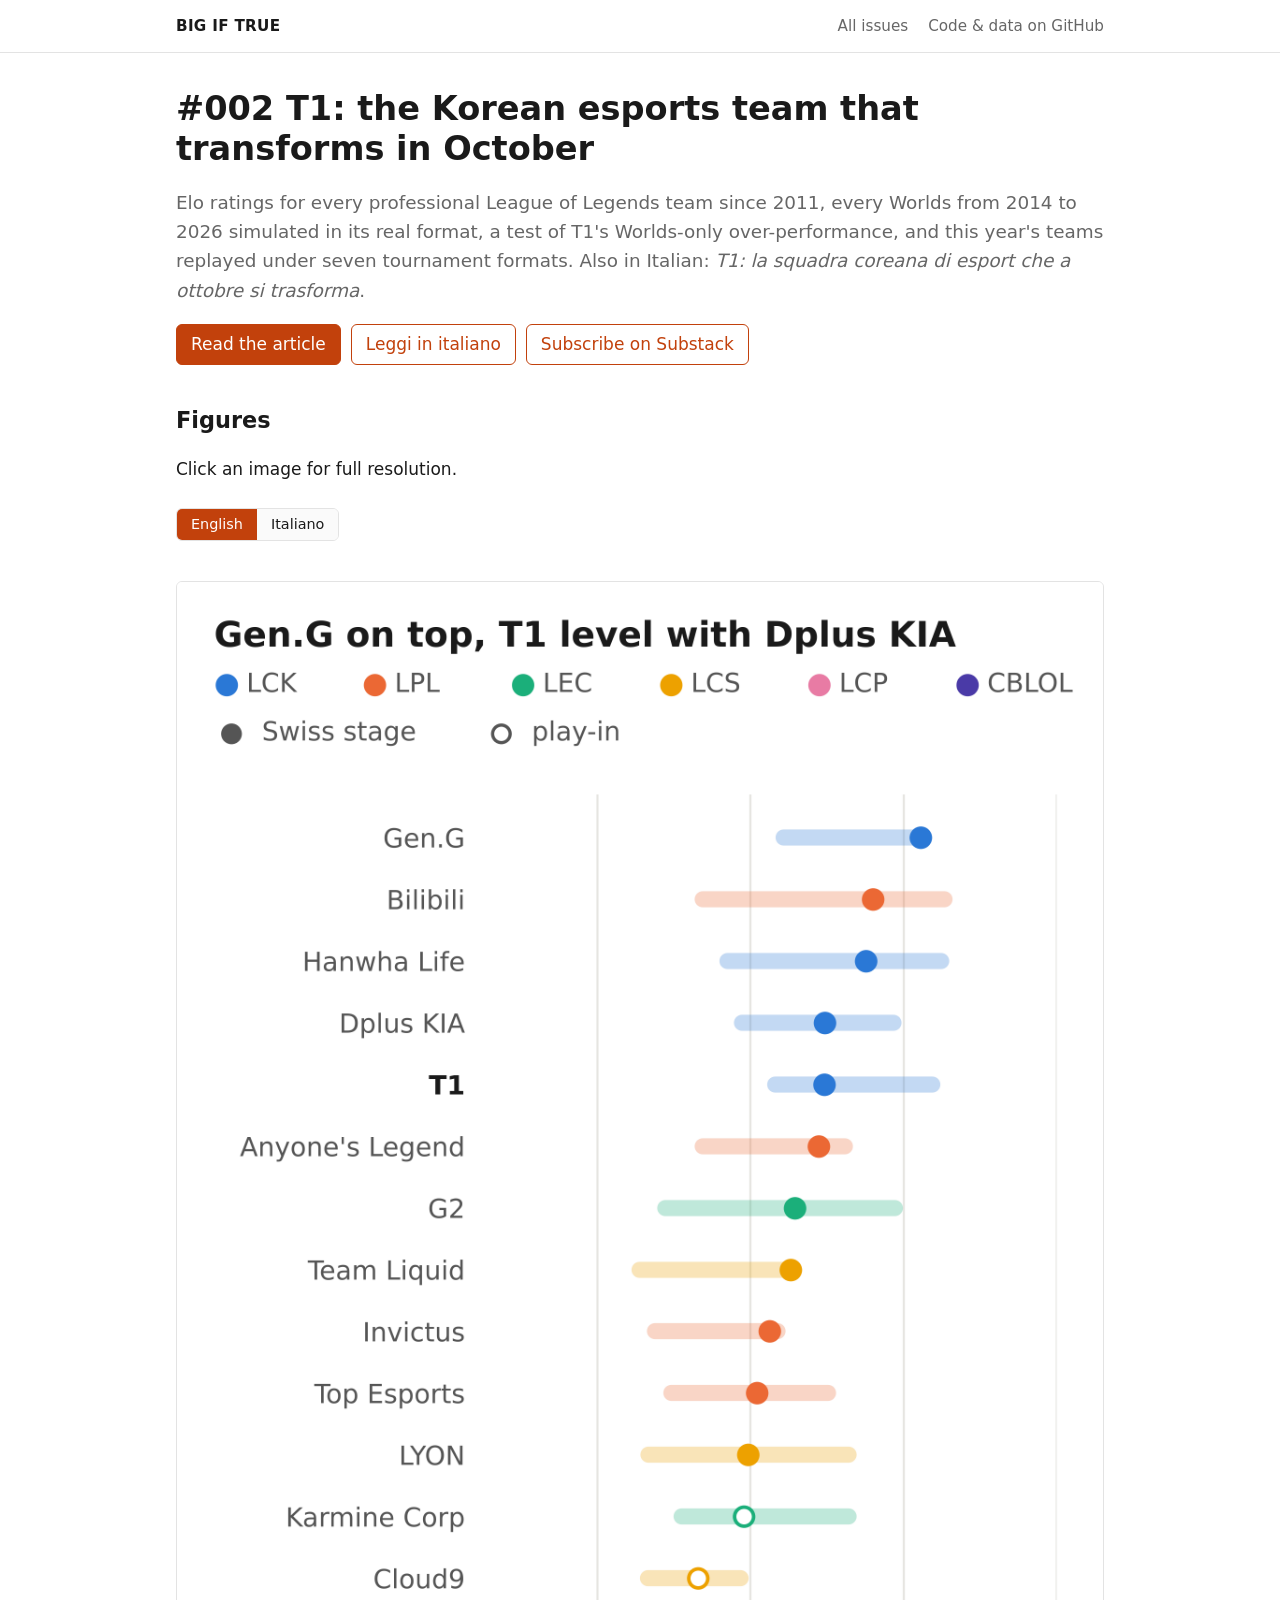
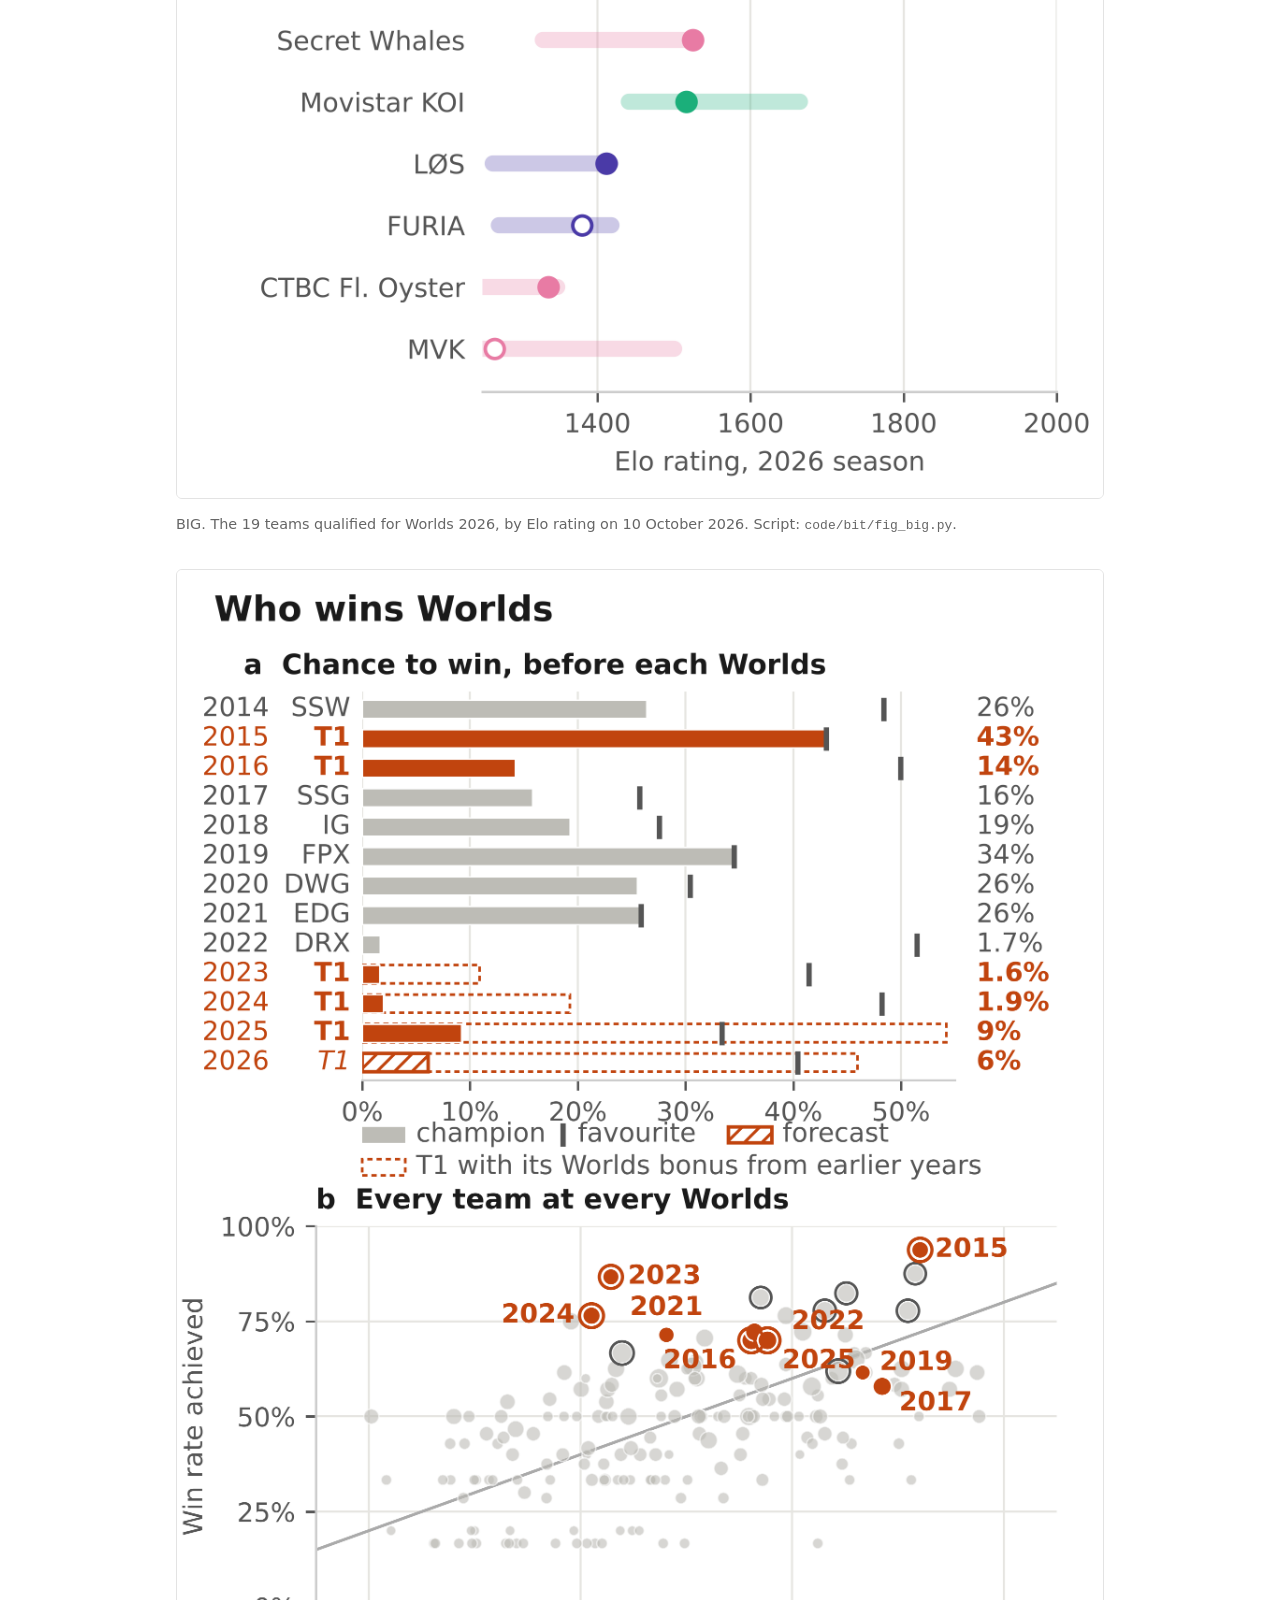
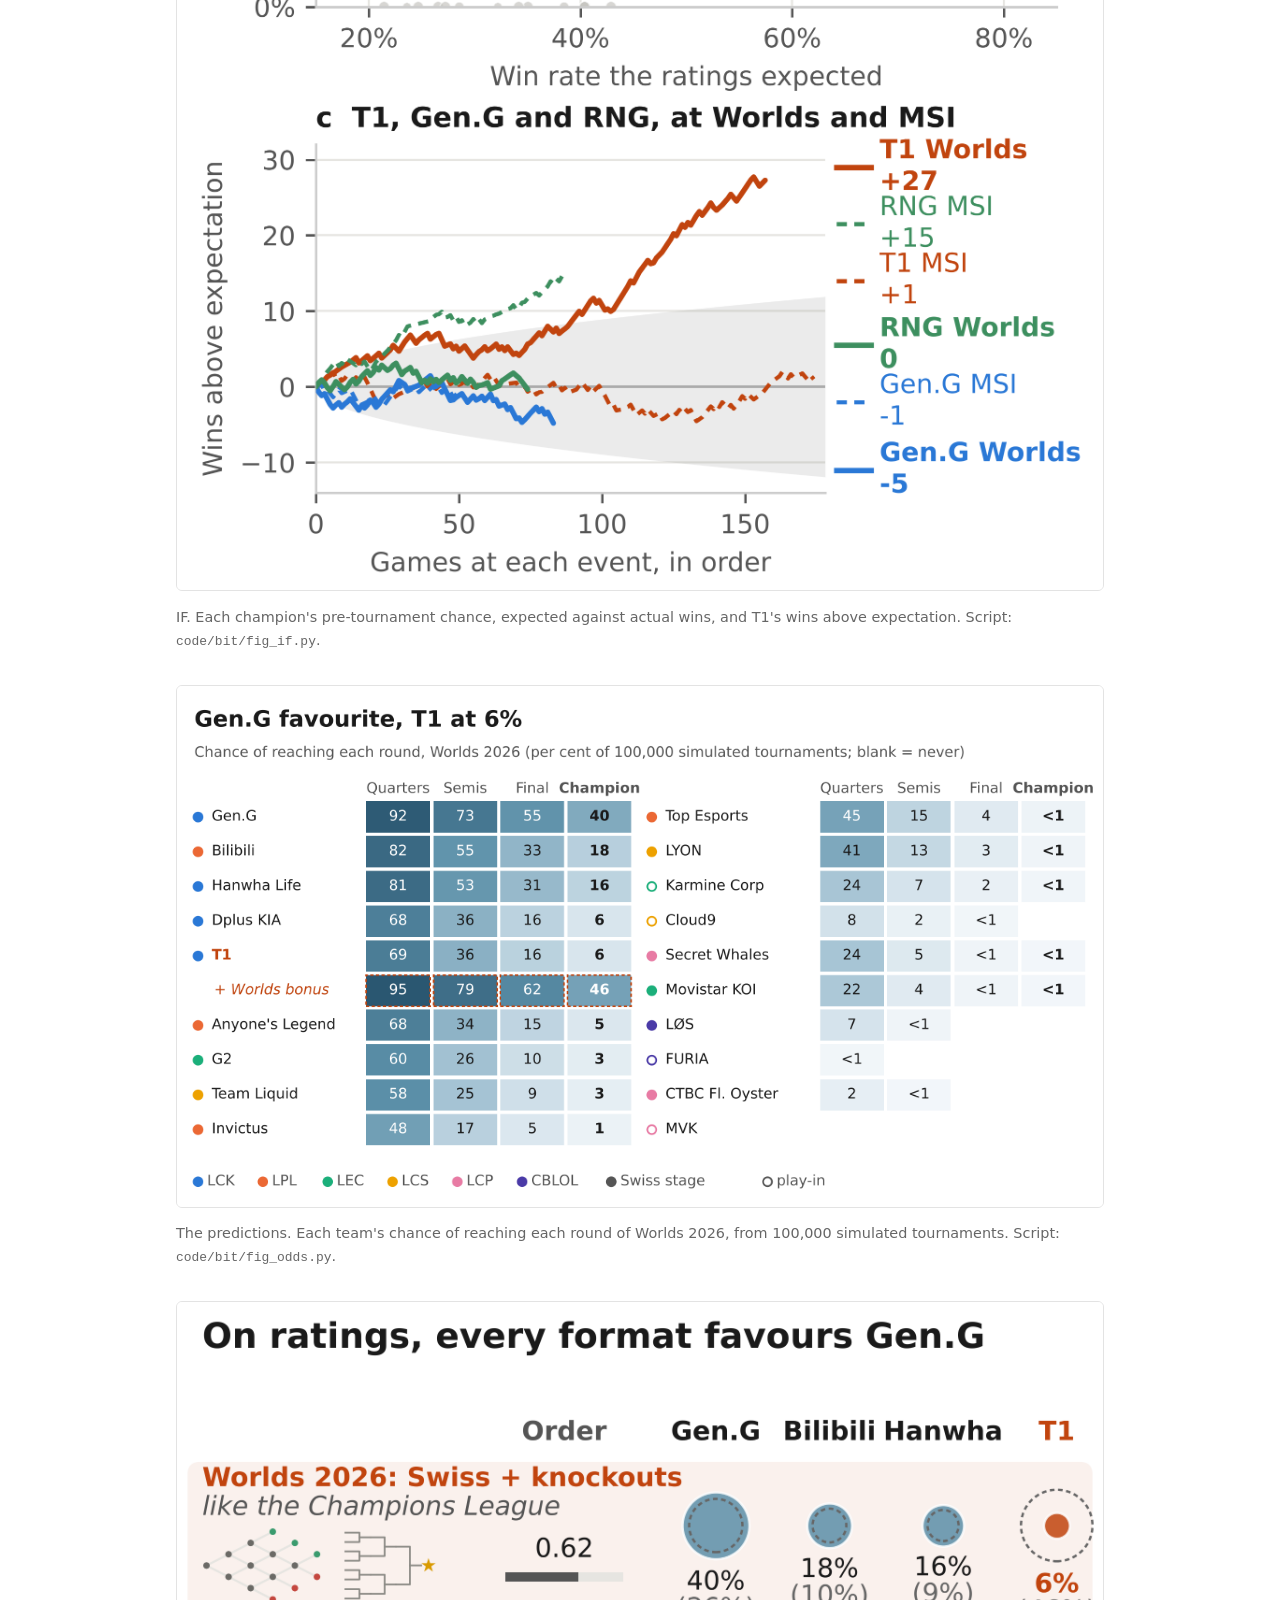
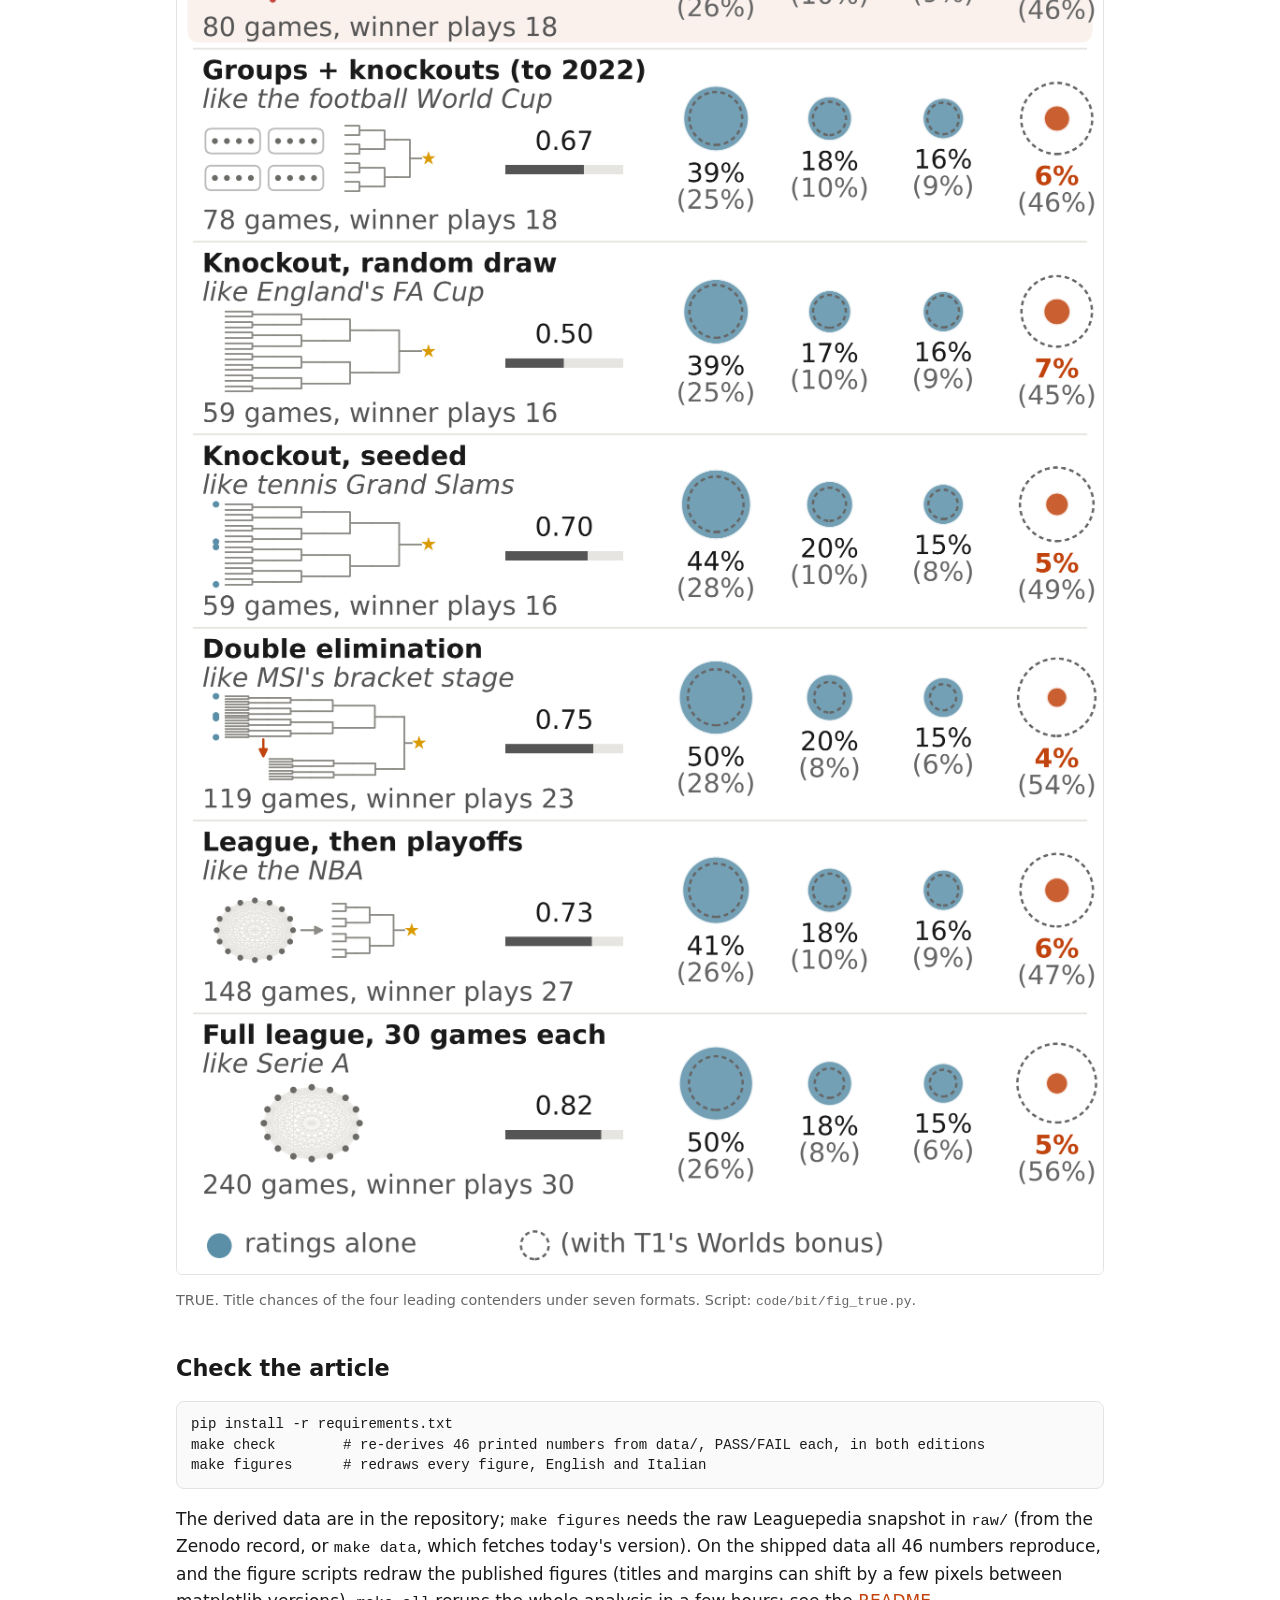
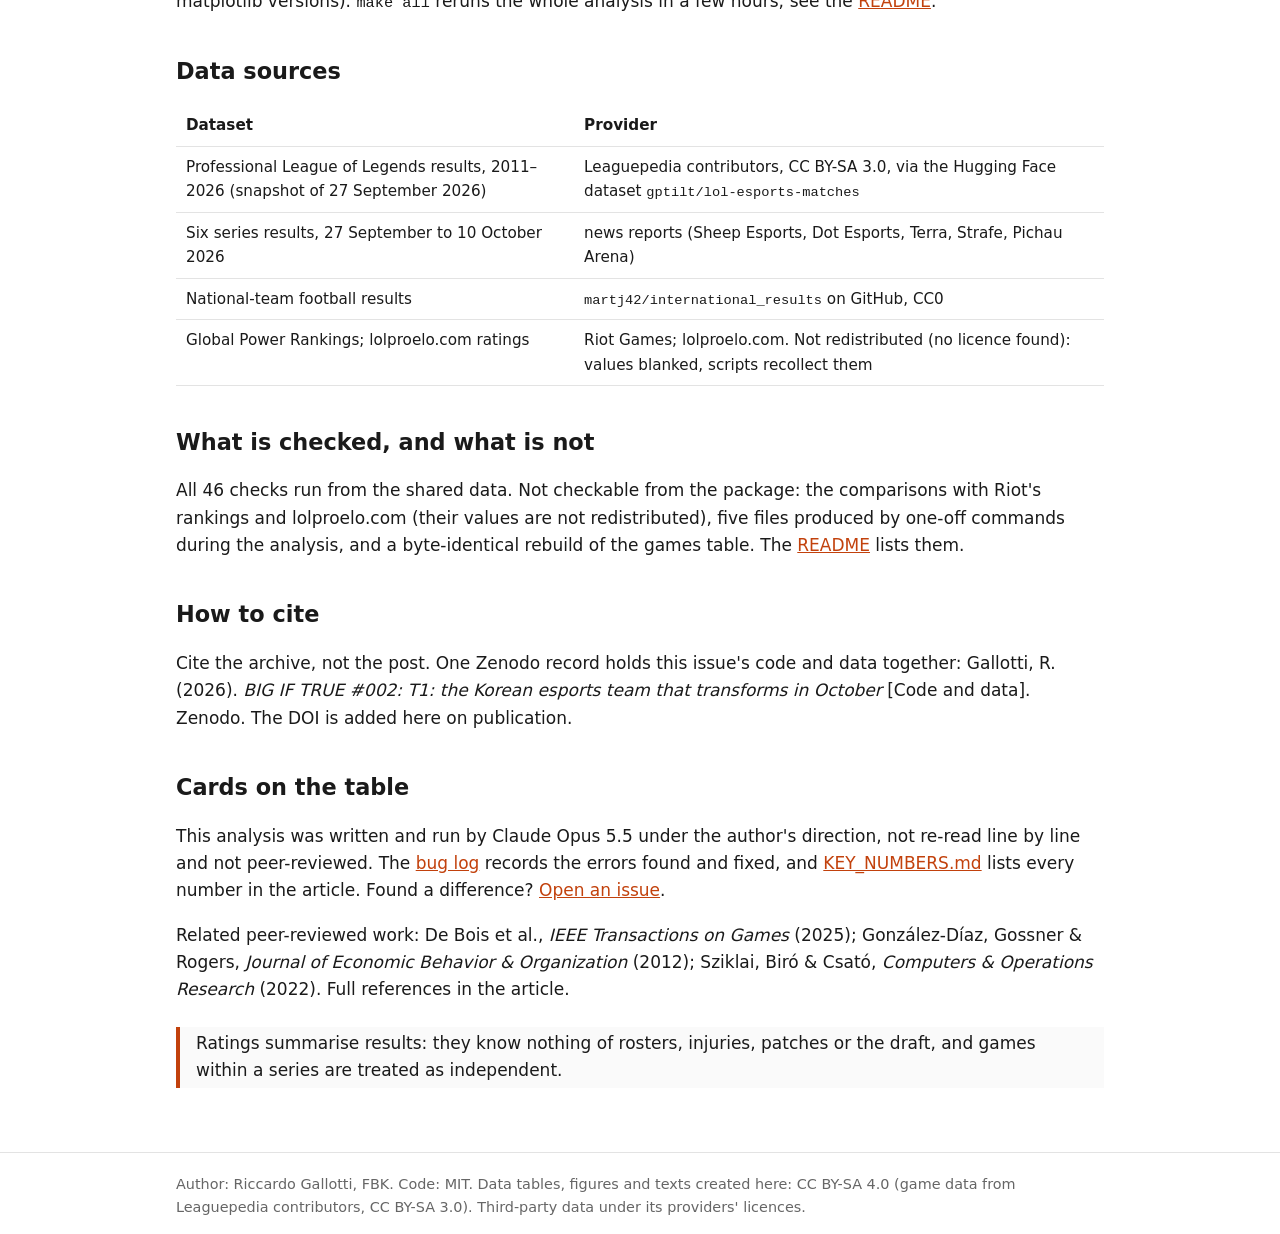
==== docs/index.html @ 5419ddc3 "BIT #002 worlds-t1: code, data, figures, texts, issue page and article pages, packaged for release A" ====
<!doctype html><html lang="en"><head><meta charset="utf-8"><meta name="viewport" content="width=device-width,initial-scale=1">
<title>#002 Worlds T1: BIG IF TRUE</title><meta name="description" content="T1: the Korean esports team that transforms in October: figures, data and code."><meta property="og:type" content="article"><meta property="og:title" content="BIG IF TRUE #002: T1: the Korean esports team that transforms in October"><meta property="og:description" content="Figures, data and code. Every number can be re-derived."><meta property="og:image" content="https://bigiftruebits.github.io/bit-002-worlds-t1/fig-002-preview.png"><meta name="twitter:card" content="summary_large_image">
<style>.lang{display:inline-flex;border:1px solid var(--line);border-radius:6px;overflow:hidden;margin:.5rem 0}.lang button{font:inherit;font-size:.9rem;padding:4px 14px;border:0;background:var(--card);color:var(--fg);cursor:pointer}.lang button[aria-pressed=true]{background:var(--acc);color:#fff}</style>
<link rel="stylesheet" href="style.css"></head><body>
<header><div class="wrap"><a class="brand" href="../">BIG IF TRUE</a><a href="../">All issues</a><a data-repo="">Code &amp; data on GitHub</a></div></header>
<main class="wrap">
<h1>#002 T1: the Korean esports team that transforms in October</h1>
<p class="lead">Elo ratings for every professional League of Legends team since 2011, every Worlds from 2014 to 2026 simulated in its real format, a test of T1's Worlds-only over-performance, and this year's teams replayed under seven tournament formats. Also in Italian: <em>T1: la squadra coreana di esport che a ottobre si trasforma</em>.</p>
<p class="btns" style="display:flex;flex-wrap:wrap;gap:10px;margin:1rem 0 1.5rem"><a href="article.html" style="background:var(--acc);color:#fff;border:1px solid var(--acc);border-radius:6px;padding:6px 14px;text-decoration:none">Read the article</a><a href="articolo.html" style="border:1px solid var(--acc);border-radius:6px;padding:6px 14px;text-decoration:none">Leggi in italiano</a><a href="https://bigiftruebits.substack.com/p/worlds-t1" style="border:1px solid var(--acc);border-radius:6px;padding:6px 14px;text-decoration:none">Subscribe on Substack</a></p>
<h2>Figures</h2>
<p>Click an image for full resolution.</p>
<div class="lang" role="group" aria-label="Language"><button type="button" data-l="en" aria-pressed="true">English</button><button type="button" data-l="it" aria-pressed="false">Italiano</button></div>
<figure><a data-fig="fig-002-big-worlds-elo-2026" href="figures/fig-002-big-worlds-elo-2026.png"><img loading="lazy" data-fig="fig-002-big-worlds-elo-2026" src="figures/fig-002-big-worlds-elo-2026.png" alt="BIG. The 19 teams qualified for Worlds 2026, by Elo rating on 10 October 2026"></a><figcaption>BIG. The 19 teams qualified for Worlds 2026, by Elo rating on 10 October 2026. Script: <code>code/bit/fig_big.py</code>.</figcaption></figure>
<figure><a data-fig="fig-002-if-worlds-t1" href="figures/fig-002-if-worlds-t1.png"><img loading="lazy" data-fig="fig-002-if-worlds-t1" src="figures/fig-002-if-worlds-t1.png" alt="IF. Each champion's pre-tournament chance, expected against actual wins, and T1's wins above expectation"></a><figcaption>IF. Each champion's pre-tournament chance, expected against actual wins, and T1's wins above expectation. Script: <code>code/bit/fig_if.py</code>.</figcaption></figure>
<figure><a data-fig="fig-002-odds-2026" href="figures/fig-002-odds-2026.png"><img loading="lazy" data-fig="fig-002-odds-2026" src="figures/fig-002-odds-2026.png" alt="The predictions. Each team's chance of reaching each round of Worlds 2026"></a><figcaption>The predictions. Each team's chance of reaching each round of Worlds 2026, from 100,000 simulated tournaments. Script: <code>code/bit/fig_odds.py</code>.</figcaption></figure>
<figure><a data-fig="fig-002-true-formats" href="figures/fig-002-true-formats.png"><img loading="lazy" data-fig="fig-002-true-formats" src="figures/fig-002-true-formats.png" alt="TRUE. Title chances of the four leading contenders under seven formats"></a><figcaption>TRUE. Title chances of the four leading contenders under seven formats. Script: <code>code/bit/fig_true.py</code>.</figcaption></figure>
<h2>Check the article</h2>
<pre>pip install -r requirements.txt
make check        # re-derives 46 printed numbers from data/, PASS/FAIL each, in both editions
make figures      # redraws every figure, English and Italian</pre>
<p>The derived data are in the repository; <code>make figures</code> needs the raw Leaguepedia snapshot in <code>raw/</code> (from the Zenodo record, or <code>make data</code>, which fetches today's version). On the shipped data all 46 numbers reproduce, and the figure scripts redraw the published figures (titles and margins can shift by a few pixels between matplotlib versions). <code>make all</code> reruns the whole analysis in a few hours; see the <a data-repo="blob/main/README.md">README</a>.</p>
<h2>Data sources</h2>
<table><tr><th>Dataset</th><th>Provider</th></tr>
<tr><td>Professional League of Legends results, 2011–2026 (snapshot of 27 September 2026)</td><td>Leaguepedia contributors, CC BY-SA 3.0, via the Hugging Face dataset <code>gptilt/lol-esports-matches</code></td></tr>
<tr><td>Six series results, 27 September to 10 October 2026</td><td>news reports (Sheep Esports, Dot Esports, Terra, Strafe, Pichau Arena)</td></tr>
<tr><td>National-team football results</td><td><code>martj42/international_results</code> on GitHub, CC0</td></tr>
<tr><td>Global Power Rankings; lolproelo.com ratings</td><td>Riot Games; lolproelo.com. Not redistributed (no licence found): values blanked, scripts recollect them</td></tr>
</table>
<h2>What is checked, and what is not</h2>
<p>All 46 checks run from the shared data. Not checkable from the package: the comparisons with Riot's rankings and lolproelo.com (their values are not redistributed), five files produced by one-off commands during the analysis, and a byte-identical rebuild of the games table. The <a data-repo="blob/main/README.md">README</a> lists them.</p>
<h2>How to cite</h2>
<p>Cite the archive, not the post. One Zenodo record holds this issue's code and data together: Gallotti, R. (2026). <em>BIG IF TRUE #002: T1: the Korean esports team that transforms in October</em> [Code and data]. Zenodo. The DOI is added here on publication.</p>
<h2>Cards on the table</h2>
<p>This analysis was written and run by Claude Opus 5.5 under the author's direction, not re-read line by line and not peer-reviewed. The <a data-repo="blob/main/NOTES.md">bug log</a> records the errors found and fixed, and <a data-repo="blob/main/KEY_NUMBERS.md">KEY_NUMBERS.md</a> lists every number in the article. Found a difference? <a data-repo="issues">Open an issue</a>.</p>
<p>Related peer-reviewed work: De Bois et al., <em>IEEE Transactions on Games</em> (2025); González-Díaz, Gossner &amp; Rogers, <em>Journal of Economic Behavior &amp; Organization</em> (2012); Sziklai, Biró &amp; Csató, <em>Computers &amp; Operations Research</em> (2022). Full references in the article.</p>
<p class="note">Ratings summarise results: they know nothing of rosters, injuries, patches or the draft, and games within a series are treated as independent.</p>
</main><footer><div class="wrap">Author: Riccardo Gallotti, FBK. Code: MIT. Data tables, figures and texts created here: CC BY-SA 4.0 (game data from Leaguepedia contributors, CC BY-SA 3.0). Third-party data under its providers' licences.</div></footer><script src="site.js"></script>
<script>
(function(){
  var btns=document.querySelectorAll('.lang button');
  function set(l){
    document.querySelectorAll('[data-fig]').forEach(function(e){
      var f=e.getAttribute('data-fig')+(l==='it'?'-it':'')+'.png';
      if(e.tagName==='IMG')e.src='figures/'+f;else e.href='figures/'+f;
    });
    document.documentElement.lang=l;
    btns.forEach(function(b){b.setAttribute('aria-pressed',b.getAttribute('data-l')===l);});
    try{localStorage.setItem('bit002lang',l);}catch(e){}
  }
  btns.forEach(function(b){b.addEventListener('click',function(){set(b.getAttribute('data-l'));});});
  var q=(location.search.match(/lang=(en|it)/)||[])[1], s=null;
  try{s=localStorage.getItem('bit002lang');}catch(e){}
  if(q||s)set(q||s);
})();
</script>
<script data-goatcounter="https://bigiftruebits.goatcounter.com/count" async src="//gc.zgo.at/count.js"></script>
</body></html>
---- docs/style.css ----
:root{--bg:#fff;--fg:#1a1a1a;--mut:#666;--line:#e3e3e3;--acc:#c2410c;--card:#fafafa}
@media (prefers-color-scheme:dark){:root{--bg:#141414;--fg:#ececec;--mut:#9a9a9a;--line:#2e2e2e;--acc:#fb923c;--card:#1c1c1c}}
*{box-sizing:border-box}
body{margin:0;background:var(--bg);color:var(--fg);font:17px/1.6 system-ui,-apple-system,Segoe UI,sans-serif}
.wrap{max-width:960px;margin:0 auto;padding:0 16px}
header{border-bottom:1px solid var(--line)}
header .wrap{display:flex;gap:20px;align-items:center;flex-wrap:wrap;padding:14px 16px}
header a.brand{font-weight:800;letter-spacing:.02em;color:var(--fg);text-decoration:none;margin-right:auto}
header a{color:var(--mut);text-decoration:none;font-size:.95rem}header a:hover{color:var(--acc)}
a{color:var(--acc)}
h1{font-size:2.1rem;line-height:1.2;margin:2.2rem 0 .5rem}
h2{font-size:1.4rem;margin:2.4rem 0 .6rem}
.lead{font-size:1.15rem;color:var(--mut)}
.grid{display:grid;grid-template-columns:repeat(auto-fit,minmax(280px,1fr));gap:16px;margin:1.5rem 0}
.card{border:1px solid var(--line);background:var(--card);border-radius:10px;padding:18px}
.card h3{margin:.2rem 0 .4rem}.card p{margin:.3rem 0;color:var(--mut);font-size:.95rem}
.tag{display:inline-block;font-size:.75rem;padding:1px 8px;border-radius:99px;border:1px solid var(--line);color:var(--mut);margin-right:4px}
.ok{color:#15803d;border-color:#15803d}.part{color:#b45309;border-color:#b45309}.todo{color:var(--mut)}
table{border-collapse:collapse;width:100%;font-size:.95rem;margin:1rem 0}
th,td{border-bottom:1px solid var(--line);padding:8px 10px;text-align:left;vertical-align:top}
figure{margin:2rem 0}figure img{width:100%;height:auto;border:1px solid var(--line);border-radius:6px}
figcaption{font-size:.9rem;color:var(--mut);margin-top:.4rem}
pre{background:var(--card);border:1px solid var(--line);border-radius:8px;padding:12px 14px;overflow-x:auto;font-size:.88rem;line-height:1.45}
code{font-size:.9em}.note{border-left:4px solid var(--acc);padding:.2rem 1rem;background:var(--card);margin:1.5rem 0}
footer{border-top:1px solid var(--line);margin-top:4rem;padding:20px 0;color:var(--mut);font-size:.9rem}
@media(max-width:600px){h1{font-size:1.7rem}}
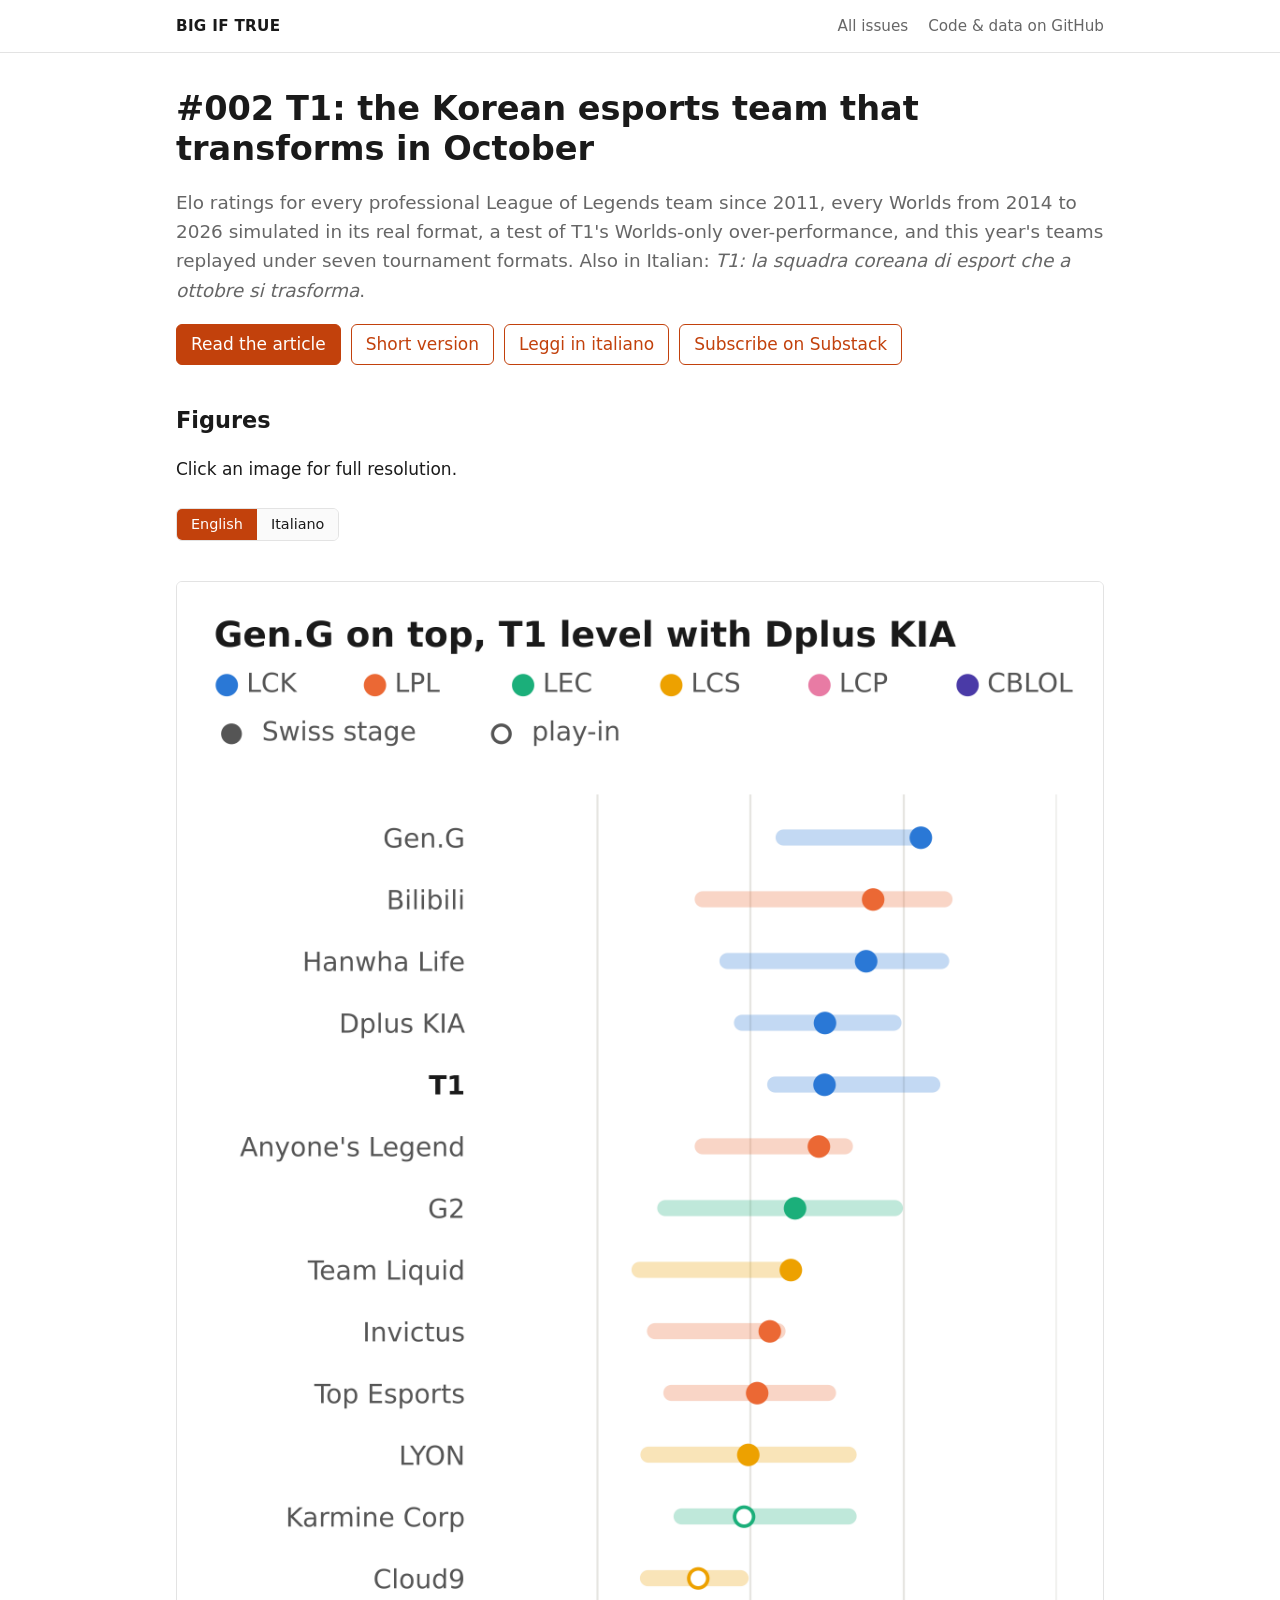
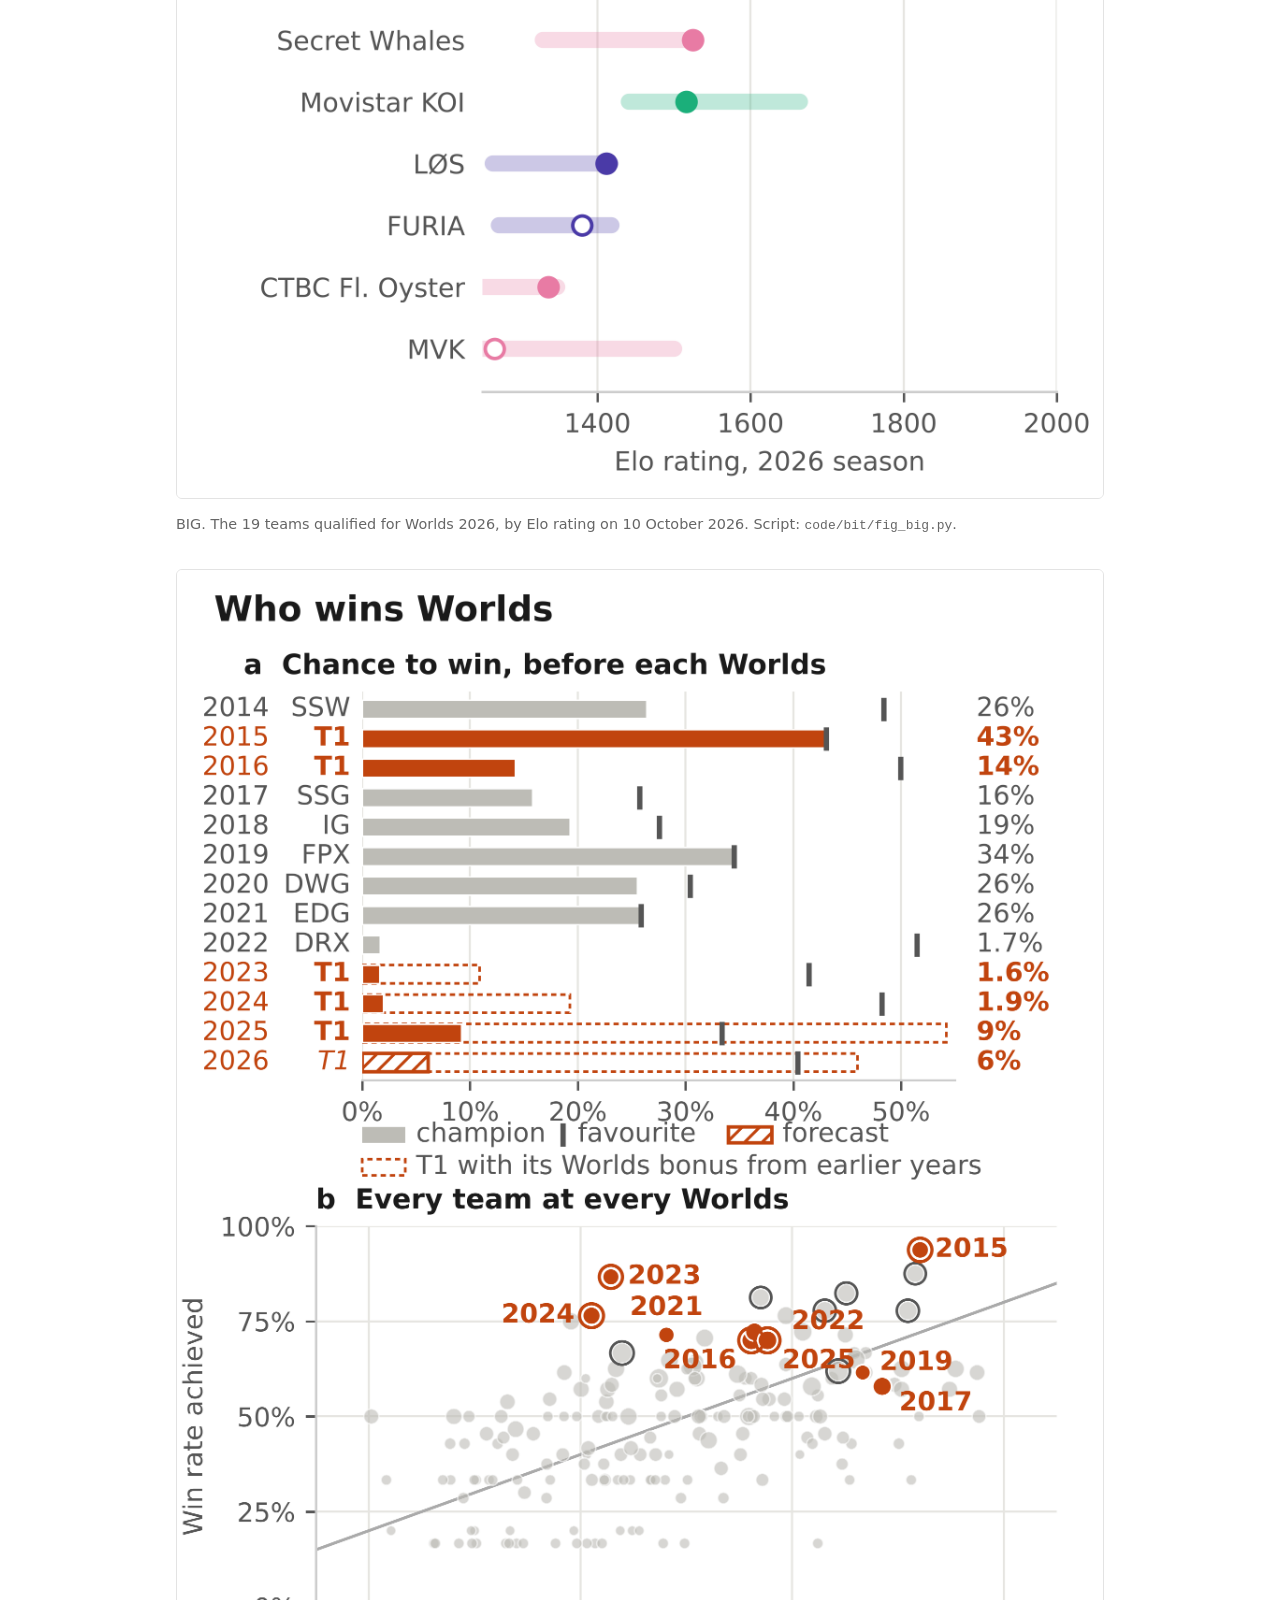
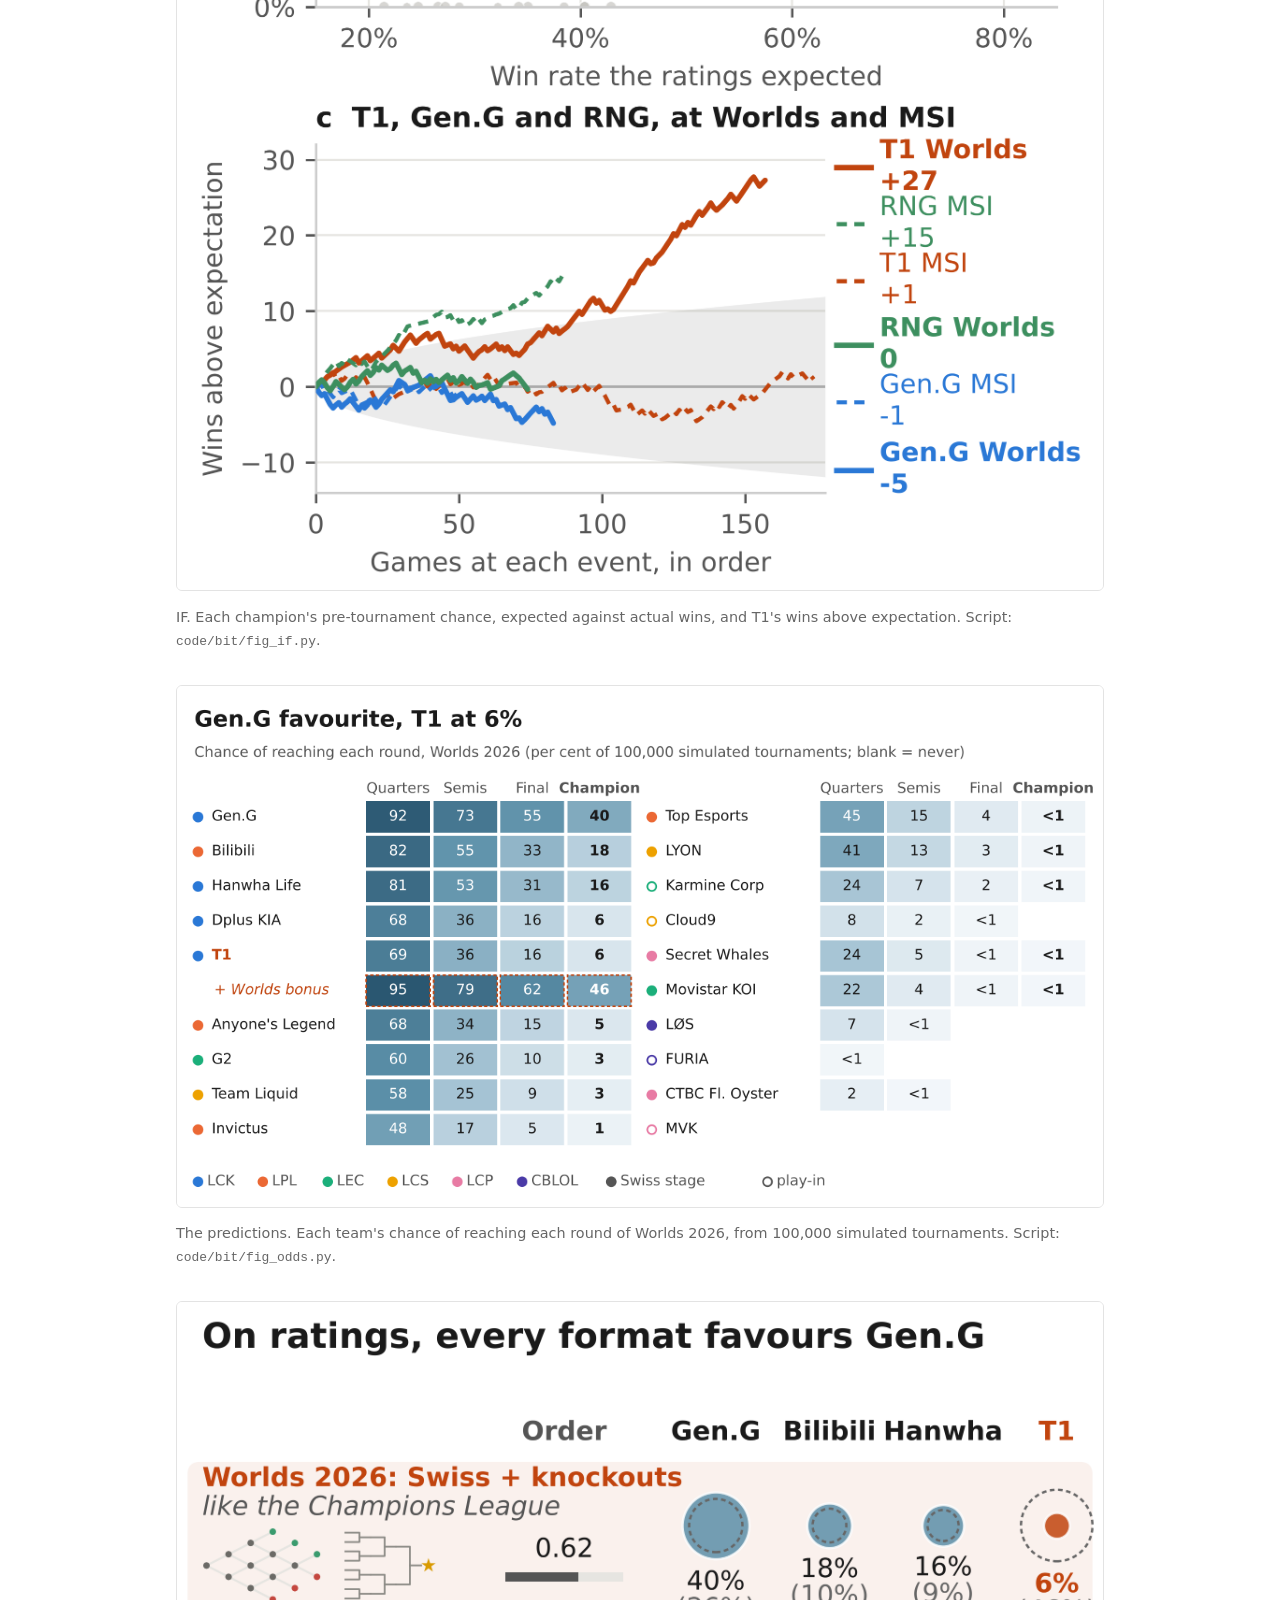
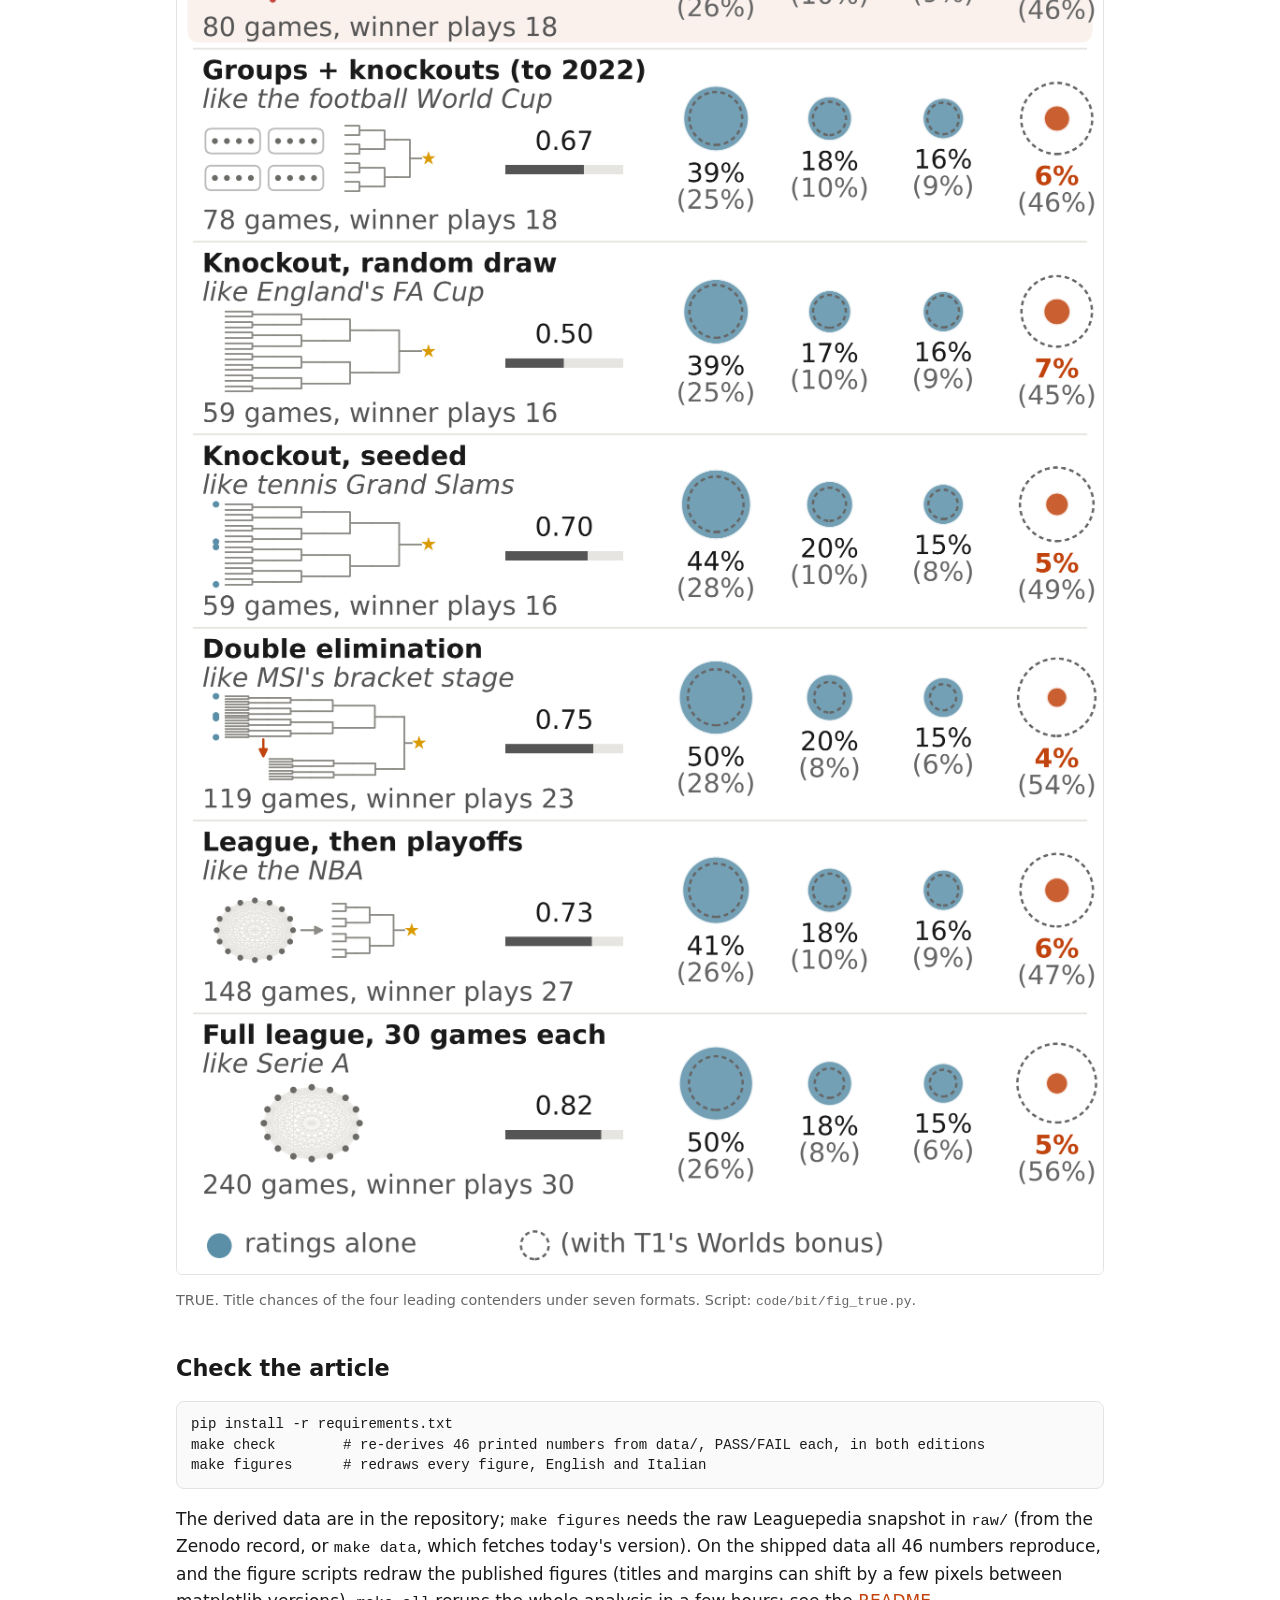
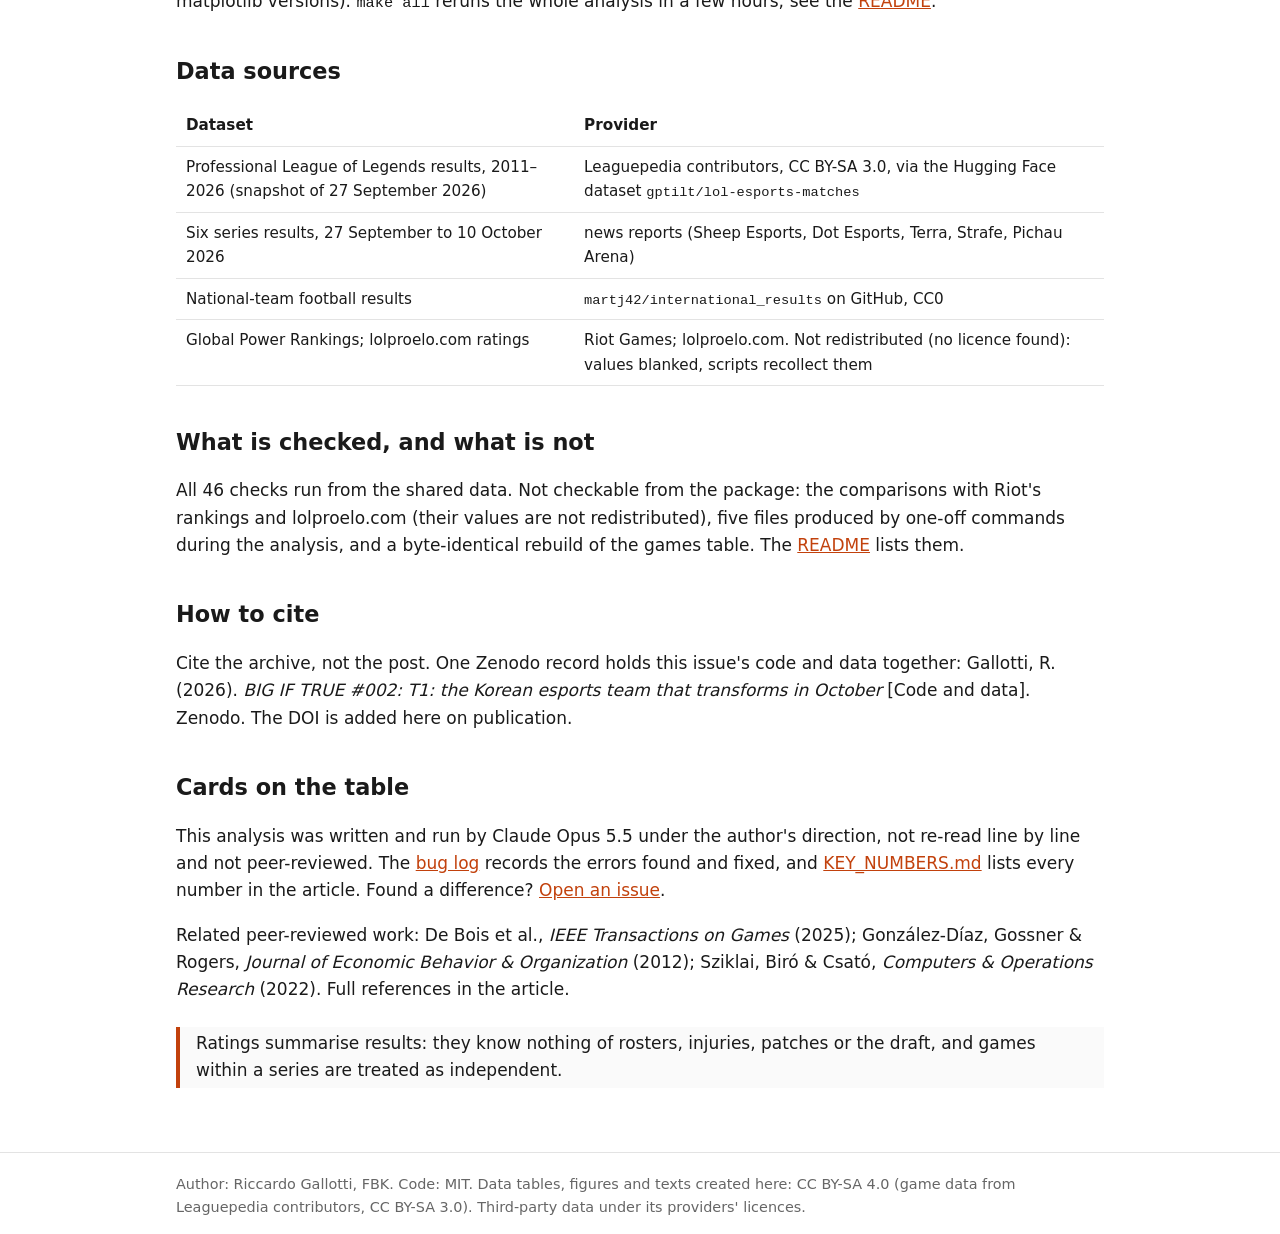
==== commit 12bb593e: "Short version page Co-Authored-By: Claude Opus 5.5 <noreply@anthropic.com>" ====
--- a/docs/index.html
+++ b/docs/index.html
@@ -6,7 +6,7 @@
 <main class="wrap">
 <h1>#002 T1: the Korean esports team that transforms in October</h1>
 <p class="lead">Elo ratings for every professional League of Legends team since 2011, every Worlds from 2014 to 2026 simulated in its real format, a test of T1's Worlds-only over-performance, and this year's teams replayed under seven tournament formats. Also in Italian: <em>T1: la squadra coreana di esport che a ottobre si trasforma</em>.</p>
-<p class="btns" style="display:flex;flex-wrap:wrap;gap:10px;margin:1rem 0 1.5rem"><a href="article.html" style="background:var(--acc);color:#fff;border:1px solid var(--acc);border-radius:6px;padding:6px 14px;text-decoration:none">Read the article</a><a href="articolo.html" style="border:1px solid var(--acc);border-radius:6px;padding:6px 14px;text-decoration:none">Leggi in italiano</a><a href="https://bigiftruebits.substack.com/p/worlds-t1" style="border:1px solid var(--acc);border-radius:6px;padding:6px 14px;text-decoration:none">Subscribe on Substack</a></p>
+<p class="btns" style="display:flex;flex-wrap:wrap;gap:10px;margin:1rem 0 1.5rem"><a href="article.html" style="background:var(--acc);color:#fff;border:1px solid var(--acc);border-radius:6px;padding:6px 14px;text-decoration:none">Read the article</a><a href="short.html" style="border:1px solid var(--acc);border-radius:6px;padding:6px 14px;text-decoration:none">Short version</a><a href="articolo.html" style="border:1px solid var(--acc);border-radius:6px;padding:6px 14px;text-decoration:none">Leggi in italiano</a><a href="https://bigiftruebits.substack.com/p/worlds-t1" style="border:1px solid var(--acc);border-radius:6px;padding:6px 14px;text-decoration:none">Subscribe on Substack</a></p>
 <h2>Figures</h2>
 <p>Click an image for full resolution.</p>
 <div class="lang" role="group" aria-label="Language"><button type="button" data-l="en" aria-pressed="true">English</button><button type="button" data-l="it" aria-pressed="false">Italiano</button></div>
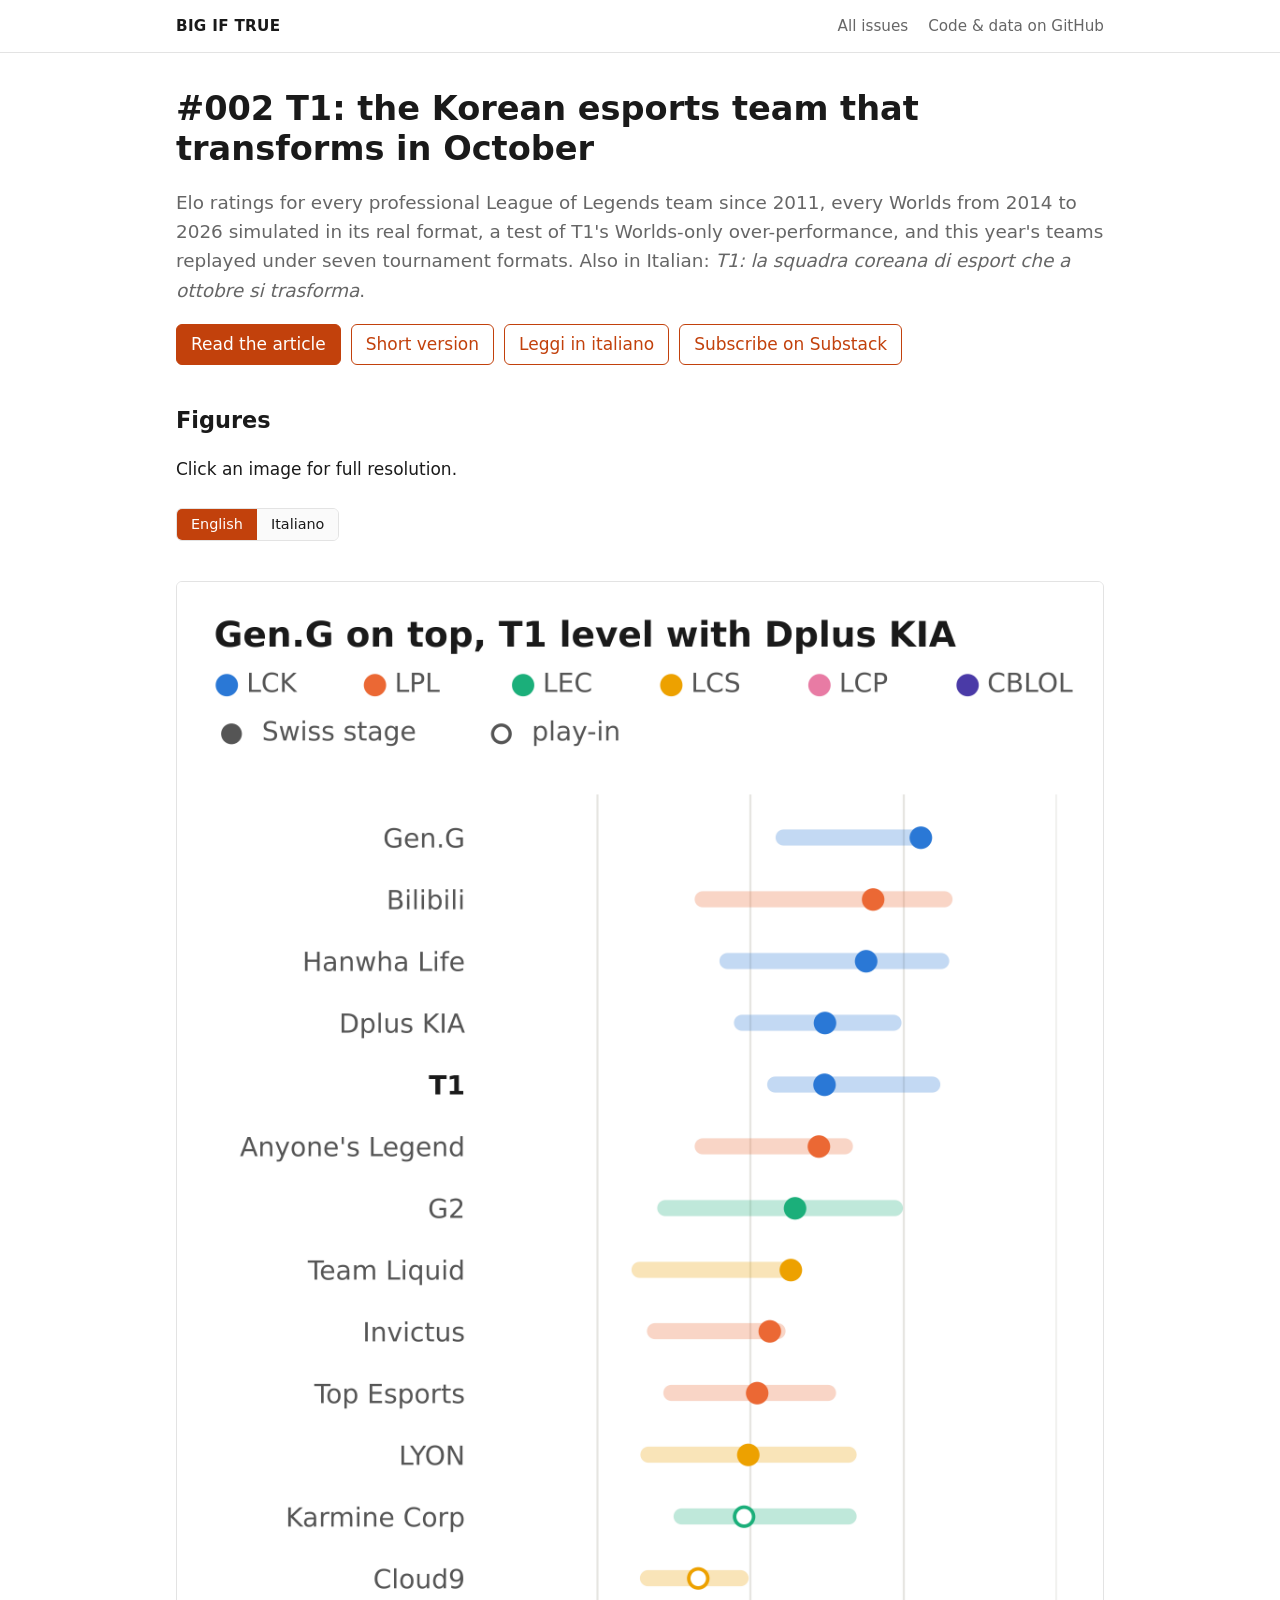
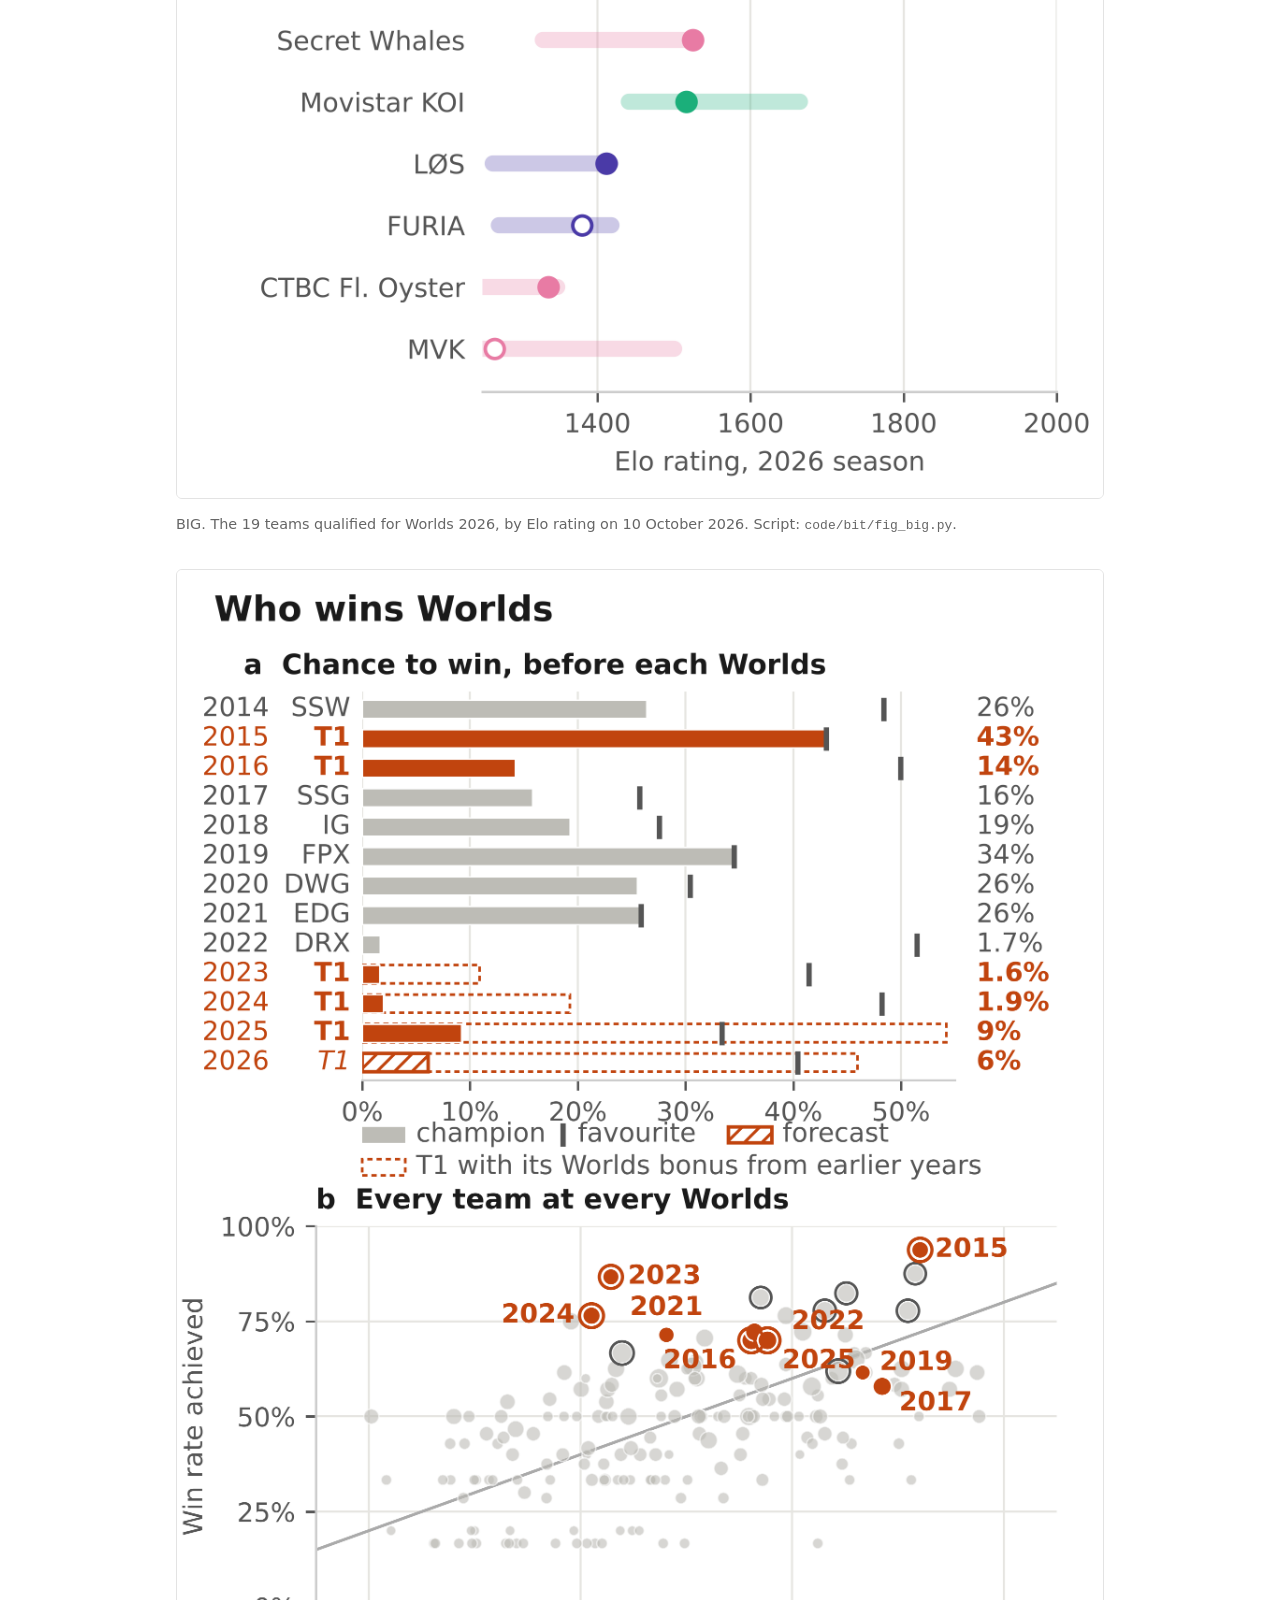
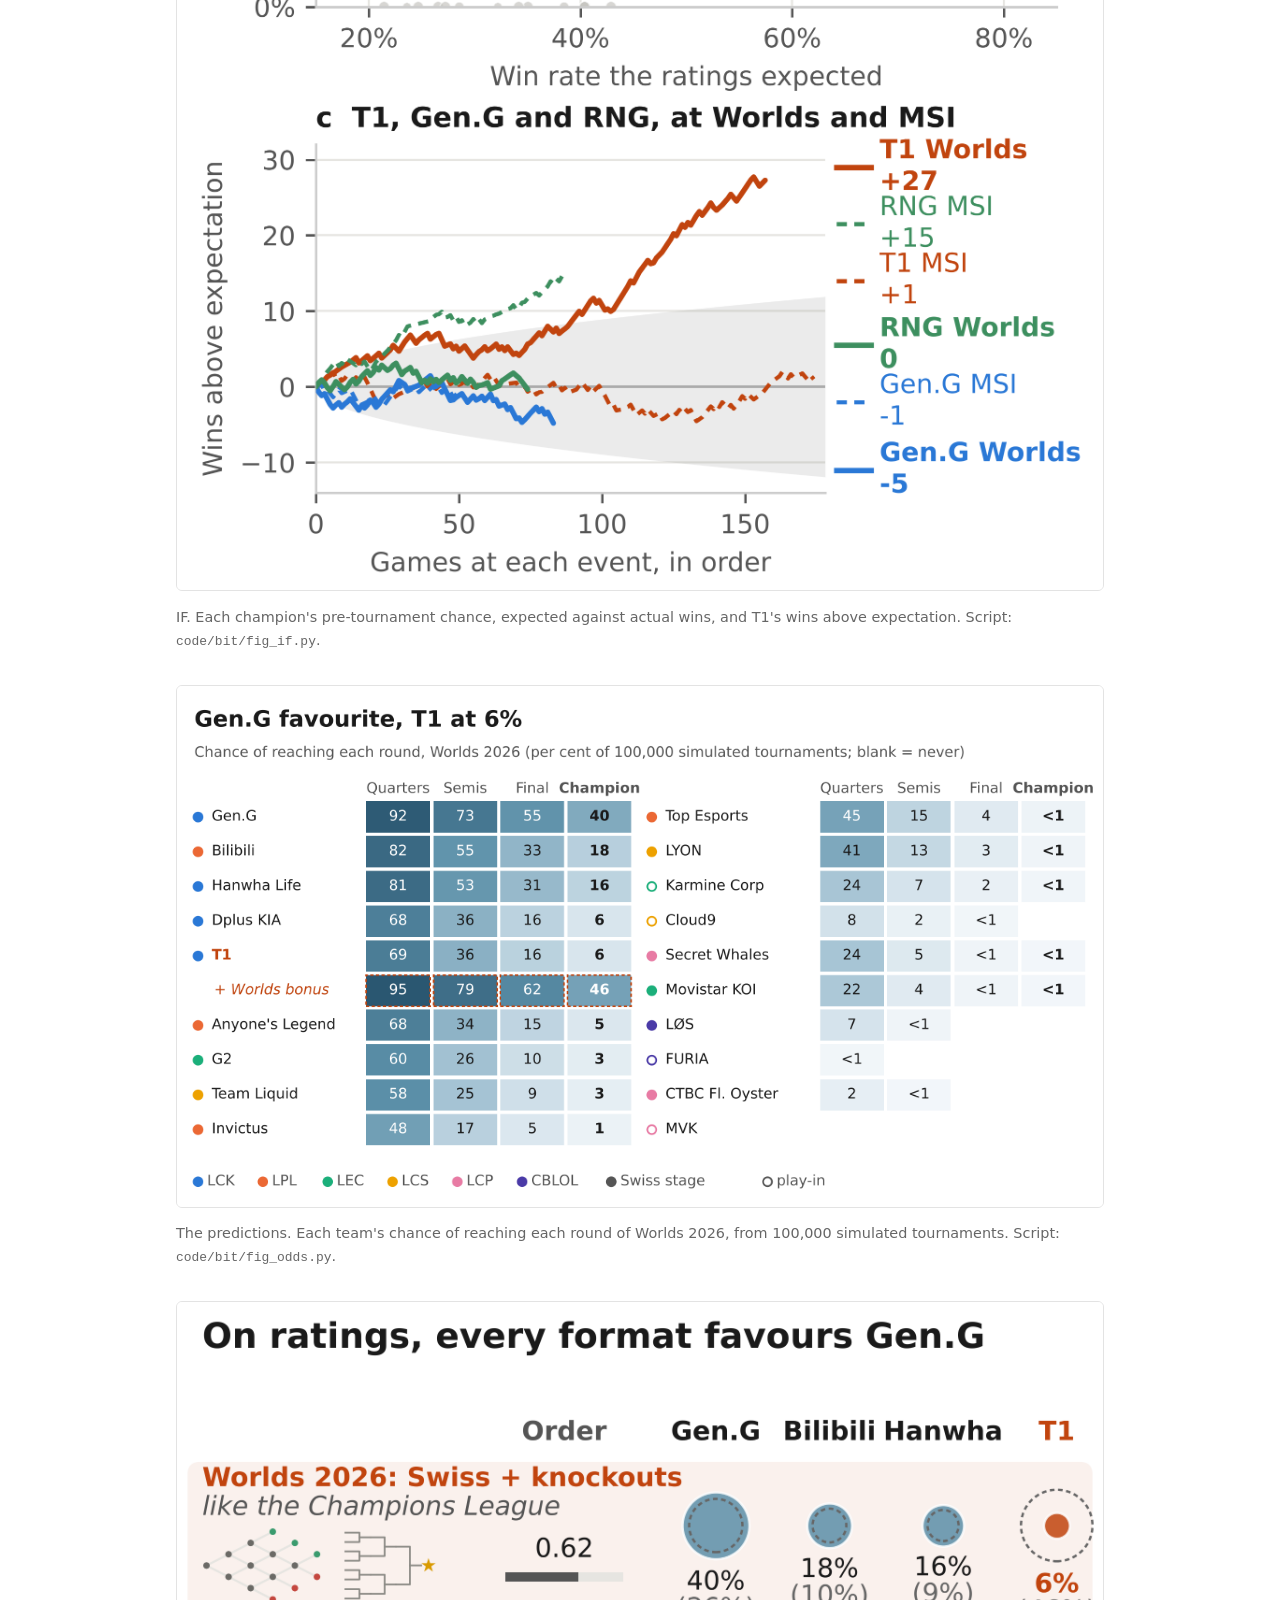
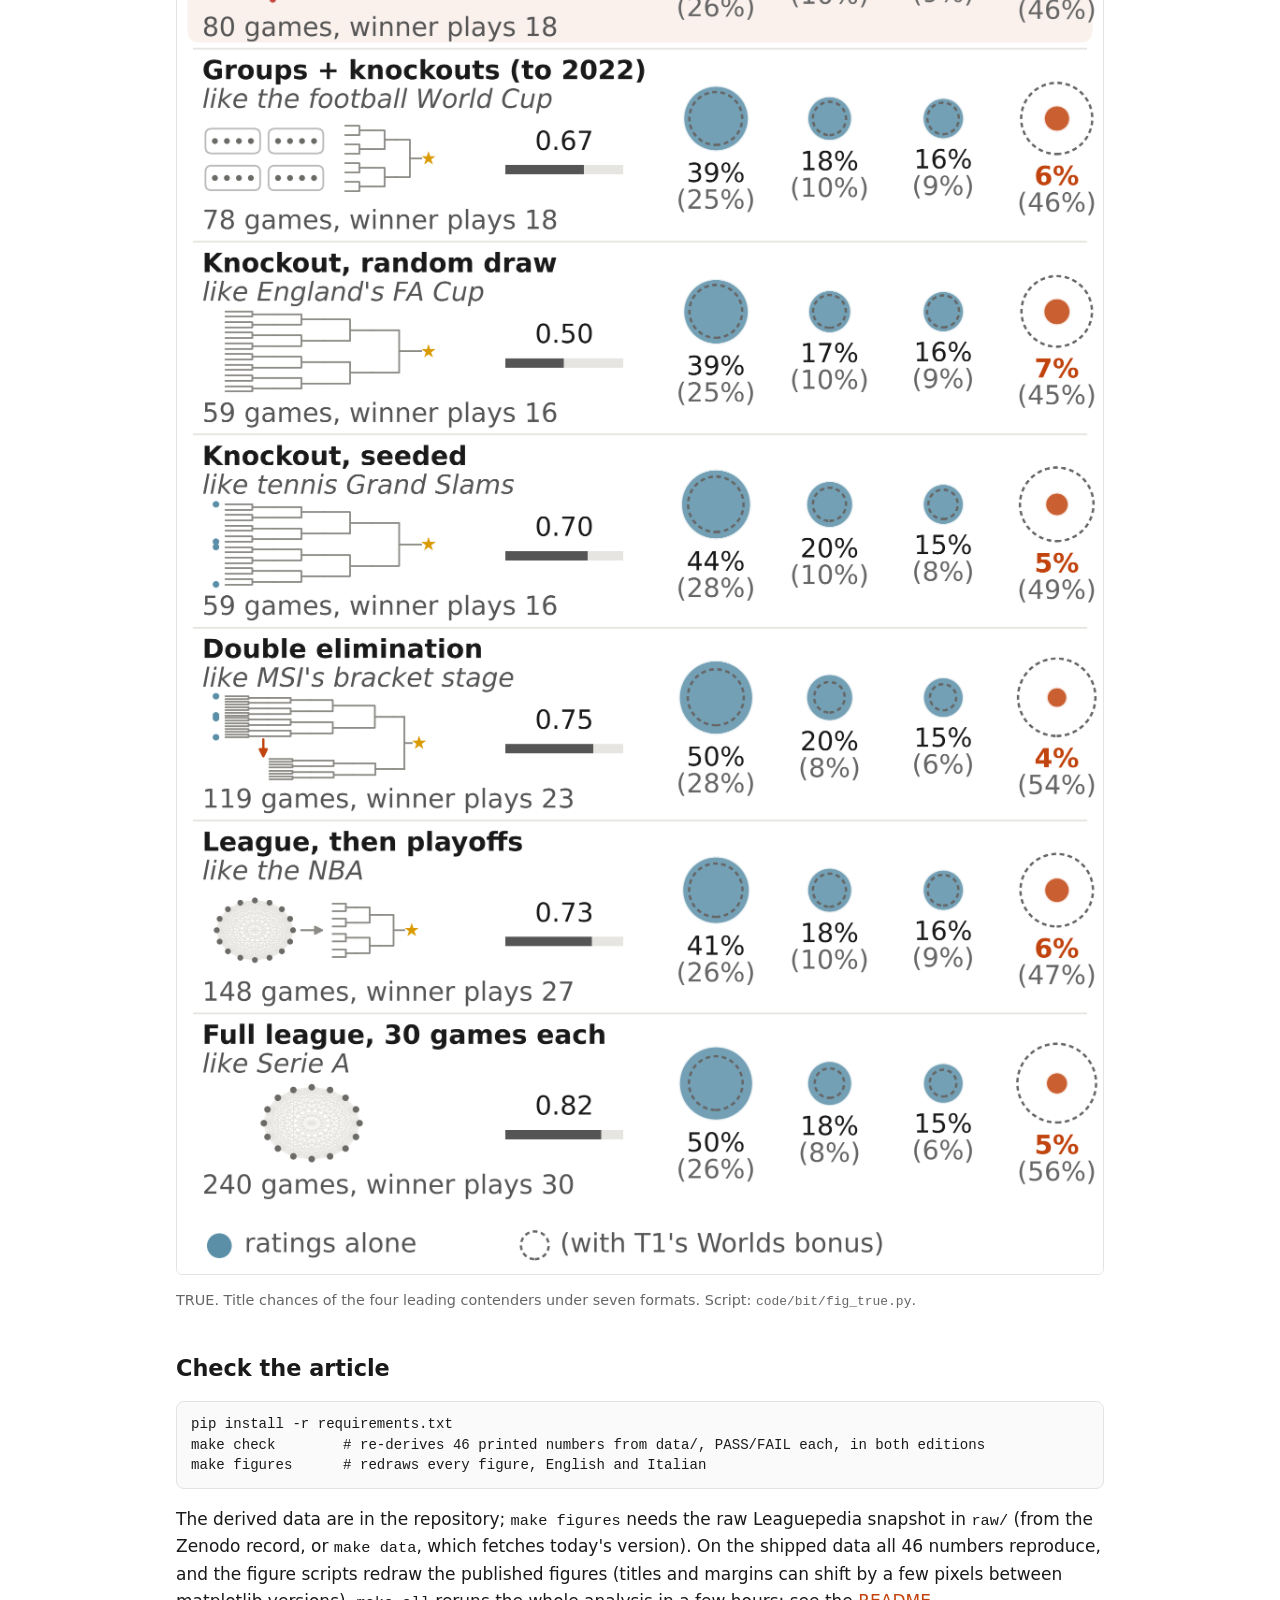
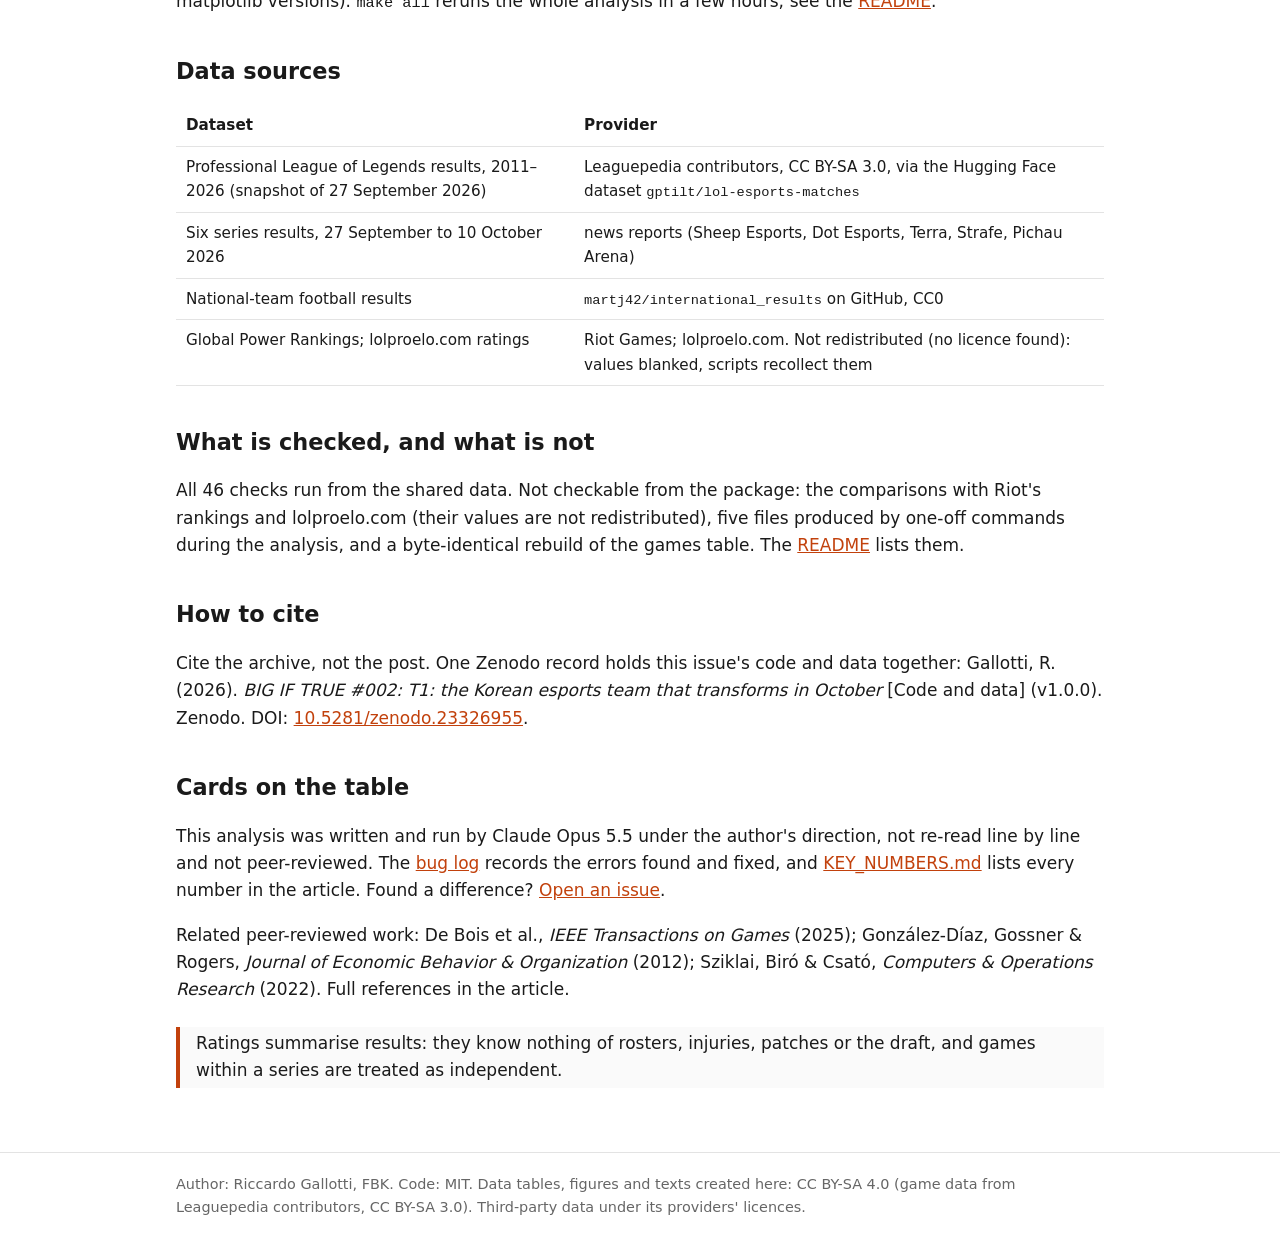
==== commit 3b522761: "Article pages: boxes render as lists again; DOI in How to cite" ====
--- a/docs/index.html
+++ b/docs/index.html
@@ -29,7 +29,7 @@
 <h2>What is checked, and what is not</h2>
 <p>All 46 checks run from the shared data. Not checkable from the package: the comparisons with Riot's rankings and lolproelo.com (their values are not redistributed), five files produced by one-off commands during the analysis, and a byte-identical rebuild of the games table. The <a data-repo="blob/main/README.md">README</a> lists them.</p>
 <h2>How to cite</h2>
-<p>Cite the archive, not the post. One Zenodo record holds this issue's code and data together: Gallotti, R. (2026). <em>BIG IF TRUE #002: T1: the Korean esports team that transforms in October</em> [Code and data]. Zenodo. The DOI is added here on publication.</p>
+<p>Cite the archive, not the post. One Zenodo record holds this issue's code and data together: Gallotti, R. (2026). <em>BIG IF TRUE #002: T1: the Korean esports team that transforms in October</em> [Code and data] (v1.0.0). Zenodo. DOI: <a href="https://doi.org/10.5281/zenodo.23326955">10.5281/zenodo.23326955</a>.</p>
 <h2>Cards on the table</h2>
 <p>This analysis was written and run by Claude Opus 5.5 under the author's direction, not re-read line by line and not peer-reviewed. The <a data-repo="blob/main/NOTES.md">bug log</a> records the errors found and fixed, and <a data-repo="blob/main/KEY_NUMBERS.md">KEY_NUMBERS.md</a> lists every number in the article. Found a difference? <a data-repo="issues">Open an issue</a>.</p>
 <p>Related peer-reviewed work: De Bois et al., <em>IEEE Transactions on Games</em> (2025); González-Díaz, Gossner &amp; Rogers, <em>Journal of Economic Behavior &amp; Organization</em> (2012); Sziklai, Biró &amp; Csató, <em>Computers &amp; Operations Research</em> (2022). Full references in the article.</p>
